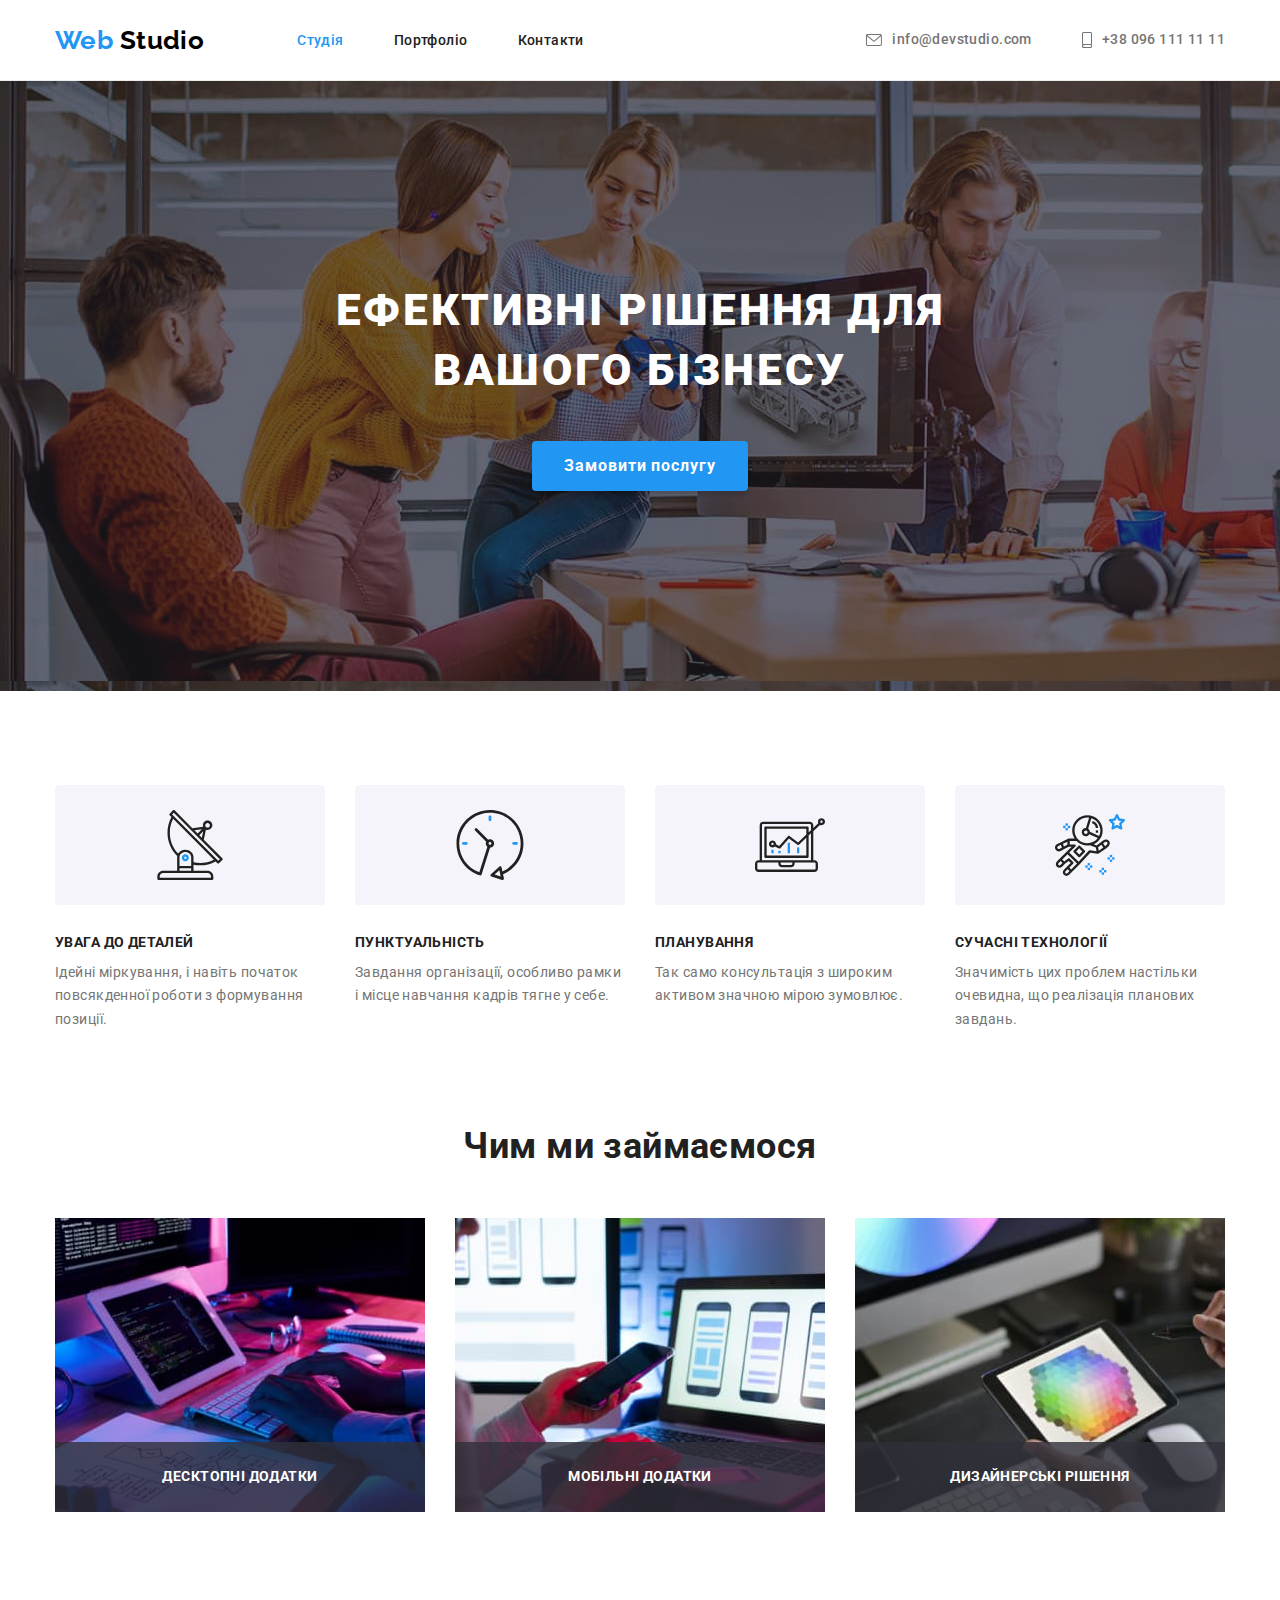
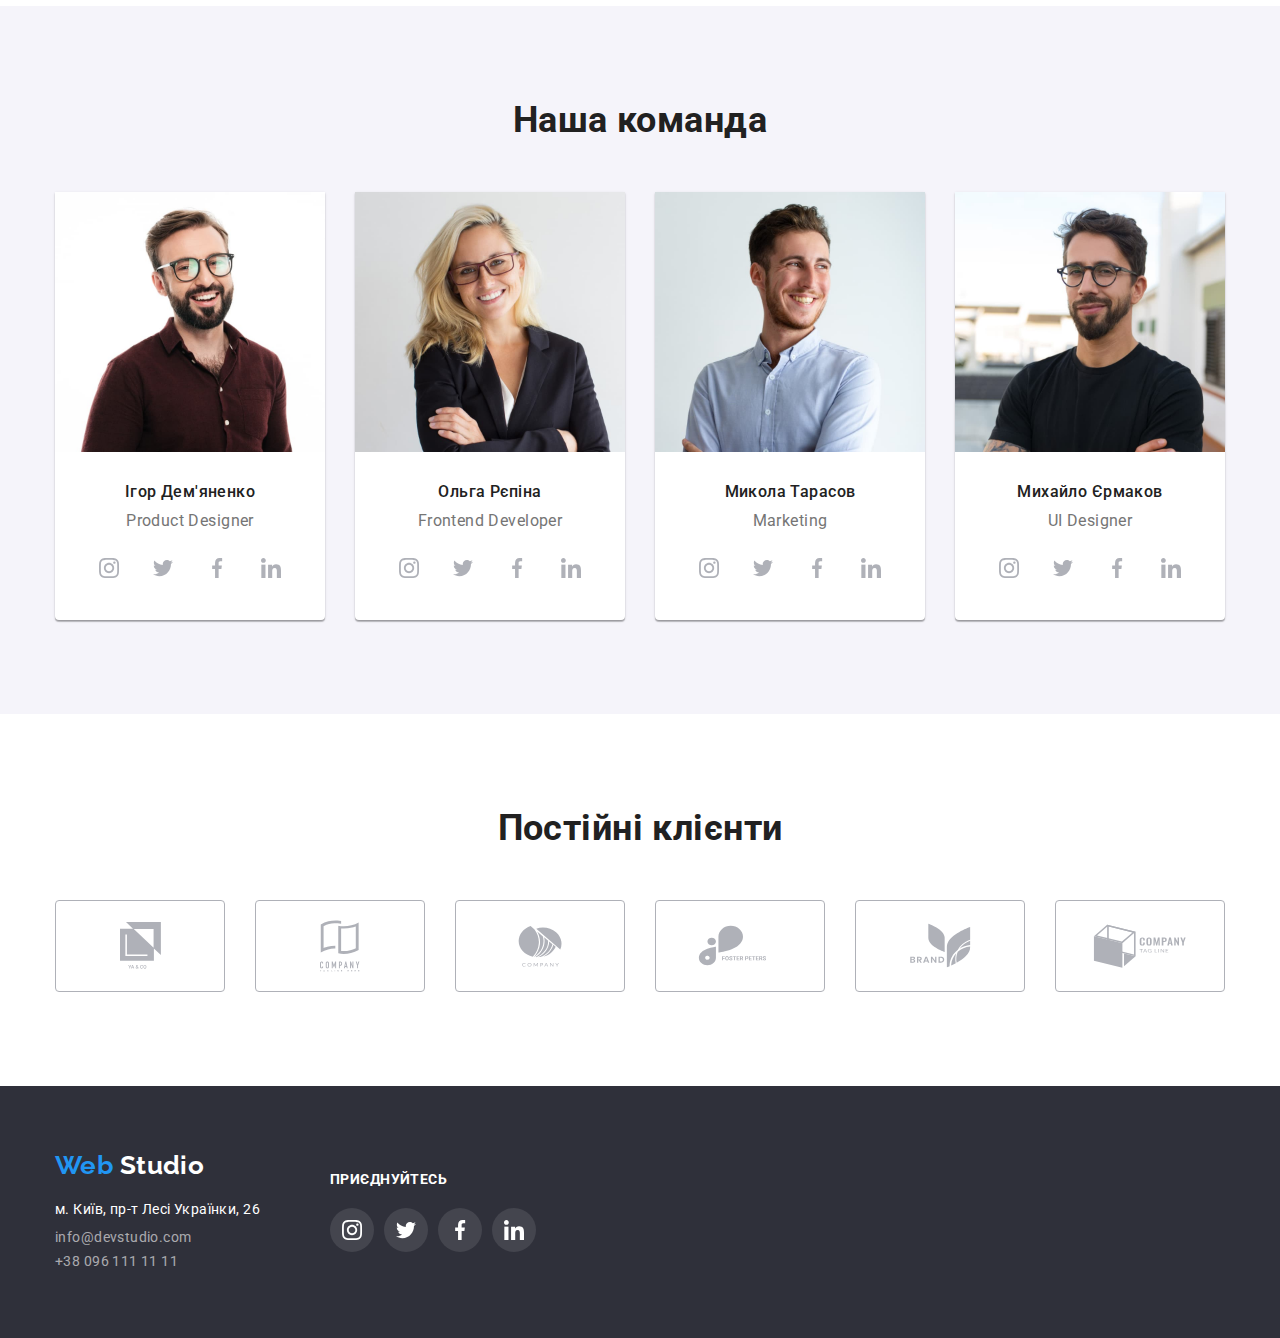
==== index.html @ b6ee8f01 "main project files" ====
<!DOCTYPE html>
<html lang="uk">
  <head>
    <meta charset="UTF-8">
    <meta http-equiv="X-UA-Compatible" content="IE=edge">
    <meta name="viewport" content="width=device-width, initial-scale=1.0">
    <title>WebStudio</title>
    <link rel="preconnect" href="https://fonts.googleapis.com">
    <link rel="preconnect" href="https://fonts.gstatic.com" crossorigin>
    <link href="https://fonts.googleapis.com/css2?family=Raleway:wght@700&family=Roboto:wght@400;500;700;900&display=swap" rel="stylesheet">
    <link rel="stylesheet" href="https://cdnjs.cloudflare.com/ajax/libs/modern-normalize/1.1.0/modern-normalize.min.css">
    <link rel="stylesheet" href="./css/styles.css">
  </head>
  <body>
    <header class="header">
      <div class="container header-menu">
        <a href="./index.html" class="logo" lang="en"><span class="logo-accent">Web</span> Studio</a>
        <nav>
          <ul class="site-nav list">
            <li class="item"><a href="" class="link current">Студія</a></li>
            <li class="item"><a href="./portfolio.html" class="link">Портфоліо</a></li>
            <li class="item"><a href="#contacts" class="link">Контакти</a></li>
          </ul>
        </nav>
        <ul class="address-items list">
          <li class="item">
            <a href="mailto:info@devstudio.com" class="nav-adress">
              <svg class="item-icon mail">
                <use href="./images/icons.svg#icon-envelope"></use>
              </svg>
              info@devstudio.com</a>
          </li>
          <li class="item">
            <a href="tel:+380961111111" class="nav-adress">
              <svg class="item-icon phone">
                <use href="./images/icons.svg#icon-smartphone"></use>
              </svg>
              +38 096 111 11 11</a>
          </li>
        </ul>
      </div>
    </header>

    <main>
      <section class="hero">
        <h1 class="hero-title">Ефективні рішення для вашого бізнесу</h1>
        <button type="button" class="button">Замовити послугу</button>
      </section>

      <section class="section benefits-section">
        <div class="container">
          <h2 class="hidden-title">Наші переваги</h2>
          <ul class="benefits list">
            <li class="thesis item">
              <div class="benefits-background">
                <svg class="benefits-sprite">
                    <use href="./images/icons.svg#icon-antenna"></use>
                </svg>
              </div>
              <h3 class="subheader">УВАГА ДО ДЕТАЛЕЙ</h3>
              <p class="description"> Ідейні міркування, і навіть початок повсякденної роботи з формування позиції. </p>
            </li>
            <li class="thesis item">
              <div class="benefits-background">
                <svg class="benefits-sprite">
                    <use href="./images/icons.svg#icon-clock"></use>
                </svg>
              </div>
              <h3 class="subheader">ПУНКТУАЛЬНІСТЬ</h3>
              <p class="description"> Завдання організації, особливо рамки і місце навчання кадрів тягне у себе. </p>
            </li>
            <li class="thesis item">
              <div class="benefits-background">
                <svg class="benefits-sprite">
                    <use href="./images/icons.svg#icon-diagram"></use>
                </svg>
              </div>
              <h3 class="subheader">ПЛАНУВАННЯ</h3>
              <p class="description"> Так само консультація з широким активом значною мірою зумовлює. </p>
            </li>
            <li class="thesis item">
              <div class="benefits-background">
                <svg class="benefits-sprite">
                    <use href="./images/icons.svg#icon-astronaut"></use>
                </svg>
              </div>
              <h3 class="subheader">СУЧАСНІ ТЕХНОЛОГІЇ</h3>
              <p class="description"> Значимість цих проблем настільки очевидна, що реалізація планових завдань. </p>
            </li>
          </ul>
        </div>
      </section>

      <section class="section">
        <div class="container">
          <h2 class="title">Чим ми займаємося</h2>
          <ul class="pictures list">
            <li class="pictures-group item">
              <img src="./images/box1.jpg" alt="праця за комп'ютером" width="370" height="295" class="img-gadget">
              <p class="pictures-descr">Десктопні додатки</p>
            </li>
            <li class="pictures-group item">
              <img src="./images/box2.jpg" alt="смартфон в руці" width="370" height="295" class="img-gadget">
              <p class="pictures-descr">Мобільні додатки</p>
            </li>
            <li class="pictures-group item">
              <img src="./images/box3.jpg" alt="планшет в руці" width="370" height="295" class="img-gadget">
              <p class="pictures-descr">Дизайнерські рішення</p>
            </li>
          </ul>
        </div>
      </section>

      <section class="team-section section">
        <div class="container">
          <h2 class="title">Наша команда</h2>
          <ul class="team-cards list">
            <li class="team-card item">
              <img src="./images/person1.jpg" alt="фото співробітника" width="270" height="260">
                <div class="team-info">
                  <h3 class="team-title">Ігор Дем'яненко</h3>
                  <p class="team-job-title">Product Designer</p>
                  <ul class="social-links list">
                    <li>
                      <a href="https://instagram.com" class="link" aria-label="Instagram icon">
                        <svg class="link-icon" widht="20" height="20">
                          <use href="./images/icons.svg#icon-instagram"></use>
                        </svg>
                      </a>
                    </li>
                    <li>
                      <a href="https://twitter.com" class="link" aria-label="Twitter icon">
                        <svg class="link-icon" widht="20" height="20">
                          <use href="./images/icons.svg#icon-twitter"></use>
                        </svg>
                      </a>
                    </li>
                    <li>
                      <a href="https://facebook.com" class="link" aria-label="Facebook icon">
                        <svg class="link-icon" widht="20" height="20">
                          <use href="./images/icons.svg#icon-facebook"></use>
                        </svg>
                      </a>
                    </li>
                    <li>
                      <a href="https://linkedin.com" class="link" aria-label="Linkedin icon">
                        <svg class="link-icon" widht="20" height="20">
                          <use href="./images/icons.svg#icon-linkedin"></use>
                        </svg>
                      </a>
                    </li>
                  </ul>
                </div>
            </li>
            <li class="team-card item">
              <img src="./images/person2.jpg" alt="фото співробітника" width="270" height="260">
                <div class="team-info">
                  <h3 class="team-title">Ольга Рєпіна</h3>
                  <p class="team-job-title">Frontend Developer</p>
                  <ul class="social-links list">
                    <li>
                      <a href="https://instagram.com" class="link" aria-label="Instagram icon">
                        <svg class="link-icon" widht="20" height="20">
                          <use href="./images/icons.svg#icon-instagram"></use>
                        </svg>
                      </a>
                    </li>
                    <li>
                      <a href="https://twitter.com" class="link" aria-label="Twitter icon">
                        <svg class="link-icon" widht="20" height="20">
                          <use href="./images/icons.svg#icon-twitter"></use>
                        </svg>
                      </a>
                    </li>
                    <li>
                      <a href="https://facebook.com" class="link" aria-label="Facebook icon">
                        <svg class="link-icon" widht="20" height="20">
                          <use href="./images/icons.svg#icon-facebook"></use>
                        </svg>
                      </a>
                    </li>
                    <li>
                      <a href="https://linkedin.com" class="link" aria-label="Linkedin icon">
                        <svg class="link-icon" widht="20" height="20">
                          <use href="./images/icons.svg#icon-linkedin"></use>
                        </svg>
                      </a>
                    </li>
                  </ul>
                </div>
            </li>
            <li class="team-card item">
              <img src="./images/person3.jpg" alt="фото співробітника" width="270" height="260">
                <div class="team-info">
                  <h3 class="team-title">Микола Тарасов</h3>
                  <p class="team-job-title">Marketing</p>
                  <ul class="social-links list">
                    <li>
                      <a href="https://instagram.com" class="link" aria-label="Instagram icon">
                        <svg class="link-icon" widht="20" height="20">
                          <use href="./images/icons.svg#icon-instagram"></use>
                        </svg>
                      </a>
                    </li>
                    <li>
                      <a href="https://twitter.com" class="link" aria-label="Twitter icon">
                        <svg class="link-icon" widht="20" height="20">
                          <use href="./images/icons.svg#icon-twitter"></use>
                        </svg>
                      </a>
                    </li>
                    <li>
                      <a href="https://facebook.com" class="link" aria-label="Facebook icon">
                        <svg class="link-icon" widht="20" height="20">
                          <use href="./images/icons.svg#icon-facebook"></use>
                        </svg>
                      </a>
                    </li>
                    <li>
                      <a href="https://linkedin.com" class="link" aria-label="Linkedin icon">
                        <svg class="link-icon" widht="20" height="20">
                          <use href="./images/icons.svg#icon-linkedin"></use>
                        </svg>
                      </a>
                    </li>
                  </ul>
                </div>
            </li>
            <li class="team-card item">
              <img src="./images/person4.jpg" alt="фото співробітника" width="270" height="260">
              <div class="team-info">
                <h3 class="team-title">Михайло Єрмаков</h3>
                <p class="team-job-title">UI Designer</p>
                <ul class="social-links list">
                  <li>
                    <a href="https://instagram.com" class="link" aria-label="Instagram icon">
                      <svg class="link-icon" widht="20" height="20">
                        <use href="./images/icons.svg#icon-instagram"></use>
                      </svg>
                    </a>
                  </li>
                  <li>
                    <a href="https://twitter.com" class="link" aria-label="Twitter icon">
                      <svg class="link-icon" widht="20" height="20">
                        <use href="./images/icons.svg#icon-twitter"></use>
                      </svg>
                    </a>
                  </li>
                  <li>
                    <a href="https://facebook.com" class="link" aria-label="Facebook icon">
                      <svg class="link-icon" widht="20" height="20">
                        <use href="./images/icons.svg#icon-facebook"></use>
                      </svg>
                    </a>
                  </li>
                  <li>
                    <a href="https://linkedin.com" class="link" aria-label="Linkedin icon">
                      <svg class="link-icon" widht="20" height="20">
                        <use href="./images/icons.svg#icon-linkedin"></use>
                      </svg>
                    </a>
                  </li>
                </ul>
              </div>
            </li>
          </ul>
        </div>
      </section>

      <section class="section">
        <div class="container">
          <h2 class="title">Постійні клієнти</h2>
          <ul class="partners list">
            <li>
              <a href="" class="partners-link">
                <svg class="partners-logo" width="41" height="47">
                    <use href="./images/icons.svg#icon-group"></use>
                </svg>
              </a>
            </li>
            <li>
              <a href="" class="partners-link">
                <svg class="partners-logo" width="40" height="52">
                    <use href="./images/icons.svg#icon-group-1"></use>
                </svg>
              </a>
            </li>
            <li>
              <a href="" class="partners-link">
                <svg class="partners-logo" width="44" height="42">
                    <use href="./images/icons.svg#icon-group-2"></use>
                </svg>
              </a>
            </li>
            <li>
              <a href="" class="partners-link">
                <svg class="partners-logo" width="85" height="41">
                    <use href="./images/icons.svg#icon-group-3"></use>
                </svg>
              </a>
            </li>
            <li>
              <a href="" class="partners-link">
                <svg class="partners-logo" width="63" height="45">
                    <use href="./images/icons.svg#icon-group-4"></use>
                </svg>
              </a>
            </li>
            <li>
              <a href="" class="partners-link">
                <svg class="partners-logo" width="94" height="44">
                    <use href="./images/icons.svg#icon-group-5"></use>
                </svg>
              </a>
            </li>
          </ul>
        </div>
      </section>
    </main>

    <footer class="footer">
      <div class="container footer-flex">
        <div class="footer-contacts">
          <a href="./index.html" class="logo" lang="en"><span class="logo-accent">Web</span> <span class="footer-logo">Studio</span></a>
          <address id="contacts" class="contacts">
            <p class="address">м. Київ, пр-т Лесі Українки, 26</p>
            <ul class="list">
              <li><a href="mailto:info@devstudio.com" class="adress-contacts">info@devstudio.com</a></li>
              <li><a href="tel:+380961111111" class="adress-contacts">+38 096 111 11 11</a></li>
            </ul>
          </address>
        </div>
        <div class="join">
          <p class="join-up">приєднуйтесь</p>
          <ul class="social-links footer-links list">
            <li>
              <a href="https://instagram.com" class="link" aria-label="Instagram icon">
                <svg class="link-icon" widht="20" height="20">
                  <use href="./images/icons.svg#icon-instagram"></use>
                </svg>
              </a>
            </li>
            <li>
              <a href="https://twitter.com" class="link" aria-label="Twitter icon">
                <svg class="link-icon" widht="20" height="20">
                  <use href="./images/icons.svg#icon-twitter"></use>
                </svg>
              </a>
            </li>
            <li>
              <a href="https://facebook.com" class="link" aria-label="Facebook icon">
                <svg class="link-icon" widht="20" height="20">
                  <use href="./images/icons.svg#icon-facebook"></use>
                </svg>
              </a>
            </li>
            <li>
              <a href="https://linkedin.com" class="link" aria-label="Linkedin icon">
                <svg class="link-icon" widht="20" height="20">
                  <use href="./images/icons.svg#icon-linkedin"></use>
                </svg>
              </a>
            </li>
          </ul>
        </div>
      </div>
    </footer>

  </body>
</html>
---- css/styles.css ----
/* колір основного тексту #212121 */
/* допоміжний колір тексту  #757575 */
/* background #F5F5F5 */
/* допоміжний колір фону #F5F4FA  */
/* background footer #2F303A */
/* акцент #2196F3 */

/* Common classes */

:root {
    --primary-text-color: #212121;
    --secondary-text-color: #757575;
    --primary-background-color: #fff;
    --secondary-background-color: #F5F4FA;
    --background-footer: #2F303A;
    --accent-color: #2196F3;
}

body {
    background-color: var(--primary-background-color);
    color: var(--primary-text-color);
    font-family: Roboto, sans-serif;
    font-size: 14px;
    letter-spacing: 0.03em;
}

.list {
    padding: 0;
    margin: 0;
    list-style: none;
}

a {
    text-decoration: none;
}

.container {
    width: 1200px;
    margin: 0 auto;
    padding: 0 15px;
}

h1, h2, h3, p, img {
    margin: 0;
    padding: 0;
}

img {
    display: block;
    height: auto;
}

/* Header */

.header {
    border-bottom: 1px solid #ECECEC;
}

.header-menu {
    display: flex;
    align-items: center;
    height: 80px;
}

/* Logo */

.logo {
    font-family: Raleway, sans-serif;
    font-weight: 700;
    font-size: 26px;
    line-height: 1.19;
    color: #000;
}

.logo-accent {
    color: var(--accent-color);
}

/* Site nav */
.site-nav {
    display: flex;
    margin-left: 93px;
}

.site-nav::after {
    content: '';
    display: block;
    width: 100%;
    height: 4px;
    background-color: #2196F3;
    border-radius: 2px;
/*
    position: absolute;
  bottom: 0;
  opacity: 0;
  transform: scaleX(0);
  transition: transform 250ms cubic-bezier(0.4, 0, 0.2, 1),
    opacity 250ms cubic-bezier(0.4, 0, 0.2, 1);
    */
}

.site-nav .item {
    margin-right: 50px;
}

.site-nav .item:last-child {
    margin-right: 0;
}

.site-nav .link {
    color: var(--primary-text-color);
    font-weight: 500;
    line-height: 1.14;
    
}

.site-nav .link:hover,
.site-nav .link:focus {
    color: var(--accent-color);
    transition: color 250ms cubic-bezier(0.4, 0, 0.2, 1);
}

.site-nav .link.current {
    color: var(--accent-color);
}
.address-items {
    display: flex;
    margin-left: auto;
    align-items: center;
}

.address-items .item {
    margin-right: 50px;
}

.address-items .item + .item {
    margin: 0;
}

.nav-adress {
    color: var(--secondary-text-color);
    display: flex;
    align-items: center;
    font-weight: 500;
    line-height: 1.14;
}

.nav-adress:hover,
.nav-adress:focus {
    color: var(--accent-color);
    transition: color 250ms cubic-bezier(0.4, 0, 0.2, 1);
}

.item-icon{
    margin-right: 10px;
    fill: currentColor;
}

.item-icon.mail{
    width: 16px;
    height: 12px;
}

.item-icon.phone{
    width: 10px;
    height: 16px;
}

.address-items .nav-adress:hover,
.address-items .nav-adress:focus {
    color: var(--accent-color);
    fill: var(--accent-color);
}

.nav-adress .item-icon:hover,
.nav-adress .item-icon:focus {
    color: var(--accent-color);
    fill: var(--accent-color);
}

/* Hero */

.hero {
    background-color: var(--background-footer);
    text-align: center;
    padding: 200px 0;
    background-image: linear-gradient(rgba(47, 48, 58, 0.4), rgba(47, 48, 58, 0.4)), url(../images/background-img.jpg);
    max-width: 1600px;
    margin: 0 auto;
}

.hero-title {
    font-weight: 900;
    font-size: 44px;
    line-height: 1.36;
    letter-spacing: 0.06em;
    text-transform: uppercase;
    color: #FFFFFF;
    width: 696px;
    margin: 0 auto;
}

.button {
    display: inline-block;
    background: var(--accent-color);
    box-shadow: 0px 4px 4px rgba(0, 0, 0, 0.15);
    border-radius: 4px;
    font-weight: 700;
    font-size: 16px;
    line-height: 1.87;
    text-align: center;
    color: #FFFFFF;
    cursor: pointer;
    letter-spacing: 0.06em;
    padding: 10px 32px;
    margin-top: 40px;
    border: none;
}

/* Sections */
.section {
    padding: 94px 0;
}

.hidden-title {
    visibility: hidden;
    position: absolute;
    width: 1px;
    height: 1px;
    margin: -1px;
    padding: 0;
    overflow: hidden;
    border: 0;
    clip: rect(0 0 0 0);
}

.benefits-section {
    padding-bottom: 0;
}

.benefits {
    display: flex;
    justify-content: space-between;
}

.thesis {
    width: 270px;
}

.benefits-background {
    width: 270px;
    height: 120px;
    background-color: var(--secondary-background-color);
    border-radius: 4px;
    /*padding: 25px 100px;*/
    display: flex;
    justify-content: center;
    align-items: center;
    margin-bottom: 30px;
}

.benefits-sprite {
    width: 70px;
    height: 70px;
    display: flex;
    justify-content: center;
    align-items: center;
}

.subheader {
    font-size: inherit;
    font-weight: 700;
    line-height: 1.14;
    text-transform: uppercase;
    margin-bottom: 10px;
}

.description {
    color: var(--secondary-text-color);
    line-height: 1.71;
}

.title {
    font-weight: 700;
    font-size: 36px;
    line-height: 1.16;
    text-align: center;
    margin-bottom: 50px;
}

.pictures {
    display: flex;
    justify-content: space-between;
}

.pictures .item:not(:last-child) {
    margin-right: 30px;
}

.pictures-group {
    position: relative;
}

.img-gadget {
    display: block;
    max-width: 100%;
    height: auto;
    
}

.pictures-descr {
    position: absolute;
    bottom: 0;
    font-weight: 700;
    font-size: inherit;
    line-height: 1.14;
    text-align: center;
    letter-spacing: 0.03em;
    text-transform: uppercase;
    color: #FFFFFF;
    background-color: rgba(47, 48, 58, 0.8);
    height: 70px;
    width: 370px;
    display: flex;
    justify-content: center;
    align-items: center;
}

/* Team info */

.team-section {
    background-color: var(--secondary-background-color);
}

.team-cards {
    display: flex;
    justify-content: space-between;
}

.team-card {
    width: 270px;
    /*height: 368px;*/
    background-color: white;
    box-shadow: 0px 1px 3px rgba(0, 0, 0, 0.12), 0px 1px 1px rgba(0, 0, 0, 0.14), 0px 2px 1px rgba(0, 0, 0, 0.2);
    border-radius: 0px 0px 4px 4px;
}
.team-card:hover {
    filter: drop-shadow(0px 4px 4px rgba(0, 0, 0, 0.25));
    transition: filter 250ms cubic-bezier(0.4, 0, 0.2, 1);
}

.team-info {
    padding: 30px 0;
}

.team-title {
    font-weight: 500;
    font-size: 16px;
    line-height: 1.19;
    text-align: center;
    margin-bottom: 10px;
}

.team-job-title {
    font-size: 16px;
    line-height: 1.19;
    text-align: center;
    color: var(--secondary-text-color);
    margin-bottom: 16px;
}

.social-links {
    display: flex;
    justify-content: center;
    margin: 0 auto;
    padding: 0;
}

.social-links .link {
    display: flex;
    align-items: center;
    width: 44px;
    height: 44px;
    border-radius: 50%;
    background-size: 20px;
    background-repeat: no-repeat;
    background-position: center;
}

.social-links > li{
    margin-right: 10px;
}

.social-links > li:last-child{
    margin-right: 0px;
}

.social-links .link-icon {
    display: inline-block;
    fill: #AFB1B8;
}

.social-links .link:hover > .link-icon,
.social-links .link:focus > .link-icon {
    fill: #fff;
    transition: fill 250ms cubic-bezier(0.4, 0, 0.2, 1);
}

.social-links .link:hover,
.social-links .link:focus {
    background-color: var(--accent-color);
    transition: background-color 250ms cubic-bezier(0.4, 0, 0.2, 1);
}

/* Partners block */

.partners{
    display: flex;
    justify-content: space-between;
}

.partners-link{
    display: flex;
    justify-content: center;
    align-items: center;
    width: 170px;
    height: 92px;
    border: 1px solid #AFB1B8;
    border-radius: 4px;
}

.partners-link:hover,
.partners-link:focus{
    border: 1px solid var(--accent-color);
    fill: var(--accent-color);
    transition: fill 250ms cubic-bezier(0.4, 0, 0.2, 1);
}

.partners-logo{
    display: block;
    fill: #AFB1B8;
}

.partners-link:hover > .partners-logo,
.partners-link:focus > .partners-logo {
    fill: var(--accent-color);
    transition: fill 250ms cubic-bezier(0.4, 0, 0.2, 1);
}

/* Footer */

.footer {
    background-color: var(--background-footer);
    height: 252px;
    display: flex;
}

.footer-flex {
    display: flex;
    align-items: center;
}
.footer-contacts {
    margin-right: 70px;
}

.footer-logo {
    color: #fff;
}

.contacts {
    margin-top: 20px;
}

.address {
    font-style: normal;
    color: #fff;
    margin-bottom: 9px;
}

.adress-contacts {
    color: rgba(255, 255, 255, 0.6);
    font-style: normal;
    text-decoration: none;
    line-height: 1.71;
    margin-bottom: 9px;
}

.join-up {
    font-weight: 700;
    line-height: 1.14;
    text-transform: uppercase;
    letter-spacing: inherit;
    text-align: left;
    color: #FFFFFF;
    margin-bottom: 0px;
}

.footer-links {
    margin-top: 20px;
}

.footer-links .link {
    background-color: rgba(255, 255, 255, 0.1);
}

.footer-links .link-icon{
    fill: #fff;
}


/* Portfolio */

.button-list {
    display: flex;
    justify-content: center;
    margin-bottom: 50px;
}

.button-list .item:not(:last-child) {
    margin-right: 8px;
}

.button-menu {
    font-family: inherit;
    font-weight: 500;
    font-size: 16px;
    line-height: 1.63;
    text-align: center;
    color: var(--primary-text-color);
    background-color: var(--secondary-background-color);
    cursor: pointer;
    letter-spacing: 0.03em;
    border: none;
    padding: 6px 22px;
    border-radius: 4px;
}

.button-menu:hover, 
.button-menu:focus {
    background-color: var(--accent-color);
    color: #fff;
    box-shadow: 0px 3px 1px rgba(0, 0, 0, 0.1), 0px 1px 2px rgba(0, 0, 0, 0.08), 0px 2px 2px rgba(0, 0, 0, 0.12);
    transition: box-shadow 250ms cubic-bezier(0.4, 0, 0.2, 1);
}

.cards {
    display: flex;
    flex-wrap: wrap;
    justify-content:space-between;
}

.project-card {
    width: 370px;
    margin-bottom: 30px;
}

.project-card:hover,
.project-card:focus {
    box-shadow: 0px 1px 1px rgba(0, 0, 0, 0.12), 0px 4px 4px rgba(0, 0, 0, 0.06), 1px 4px 6px rgba(0, 0, 0, 0.16);
    transition: box-shadow 250ms cubic-bezier(0.4, 0, 0.2, 1);
}

.project-link:hover,
.project-link:focus {
    box-shadow: 0px 1px 1px rgba(0, 0, 0, 0.12), 0px 4px 4px rgba(0, 0, 0, 0.06), 1px 4px 6px rgba(0, 0, 0, 0.16);
    transition: box-shadow 250ms cubic-bezier(0.4, 0, 0.2, 1);
}

.project-card:nth-last-child(-n + 3) {
    margin-bottom: 0;
}

.project-info {
    padding: 20px 24px;
    border-left: 1px solid #EEEEEE;
    border-right: 1px solid #EEEEEE;
    border-bottom: 1px solid #EEEEEE;
}

.card-header {
    font-weight: 700;
    font-size: 18px;
    line-height: 2;
    color: var(--primary-text-color);
    letter-spacing: 0.06em;
    margin-bottom: 4px;
}

.card-descr {
    font-size: 16px;
    line-height: 1.88;
    color: var(--secondary-text-color);
    letter-spacing: 0.03em;
}
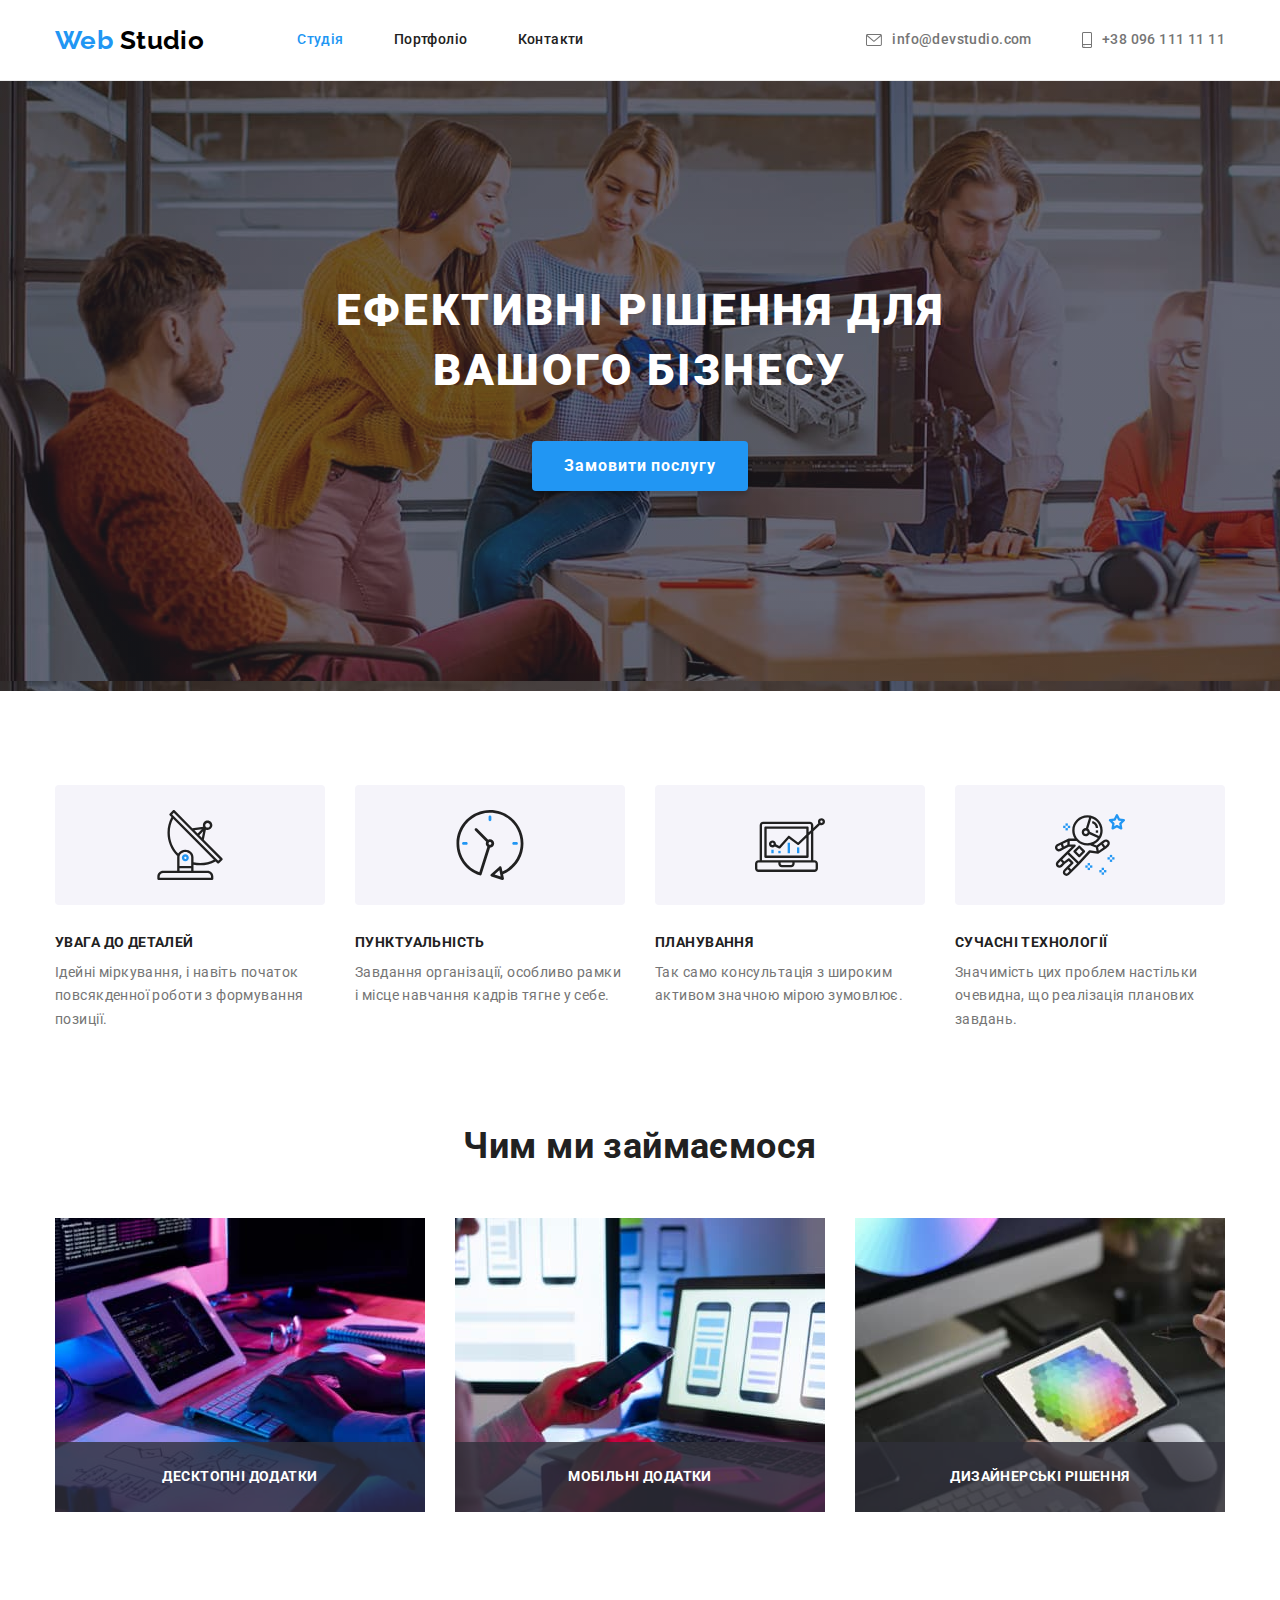
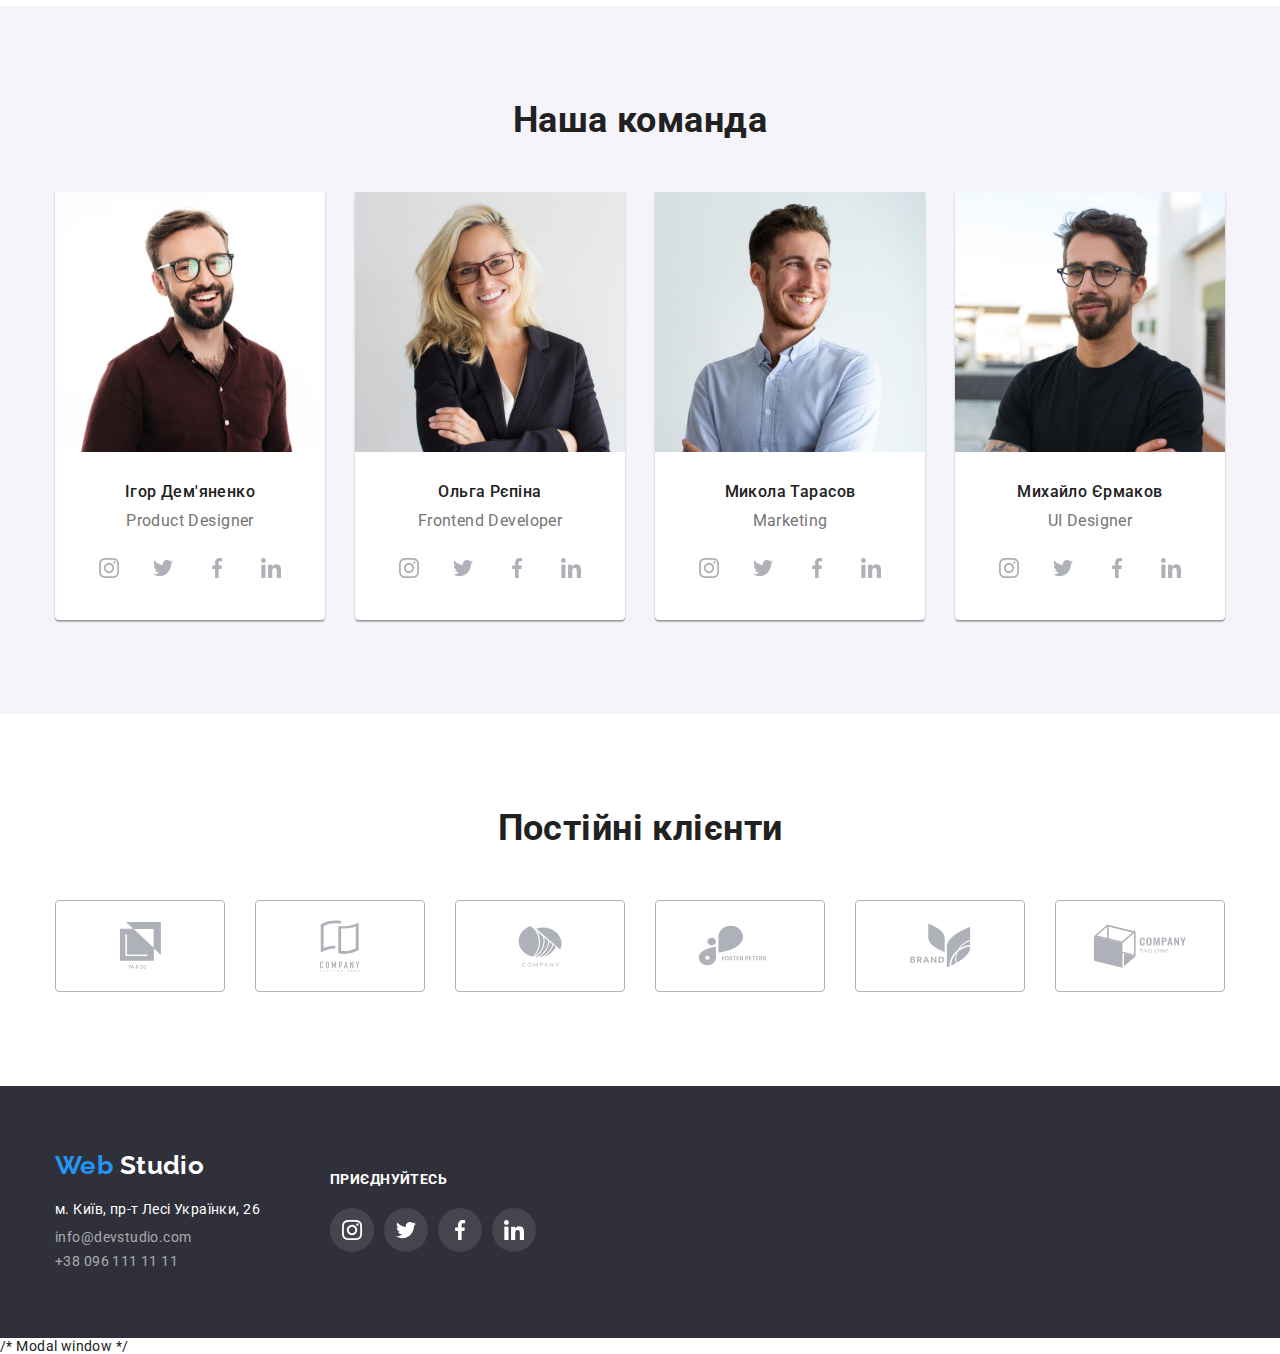
==== commit 0006330f: "main part" ====
--- a/index.html
+++ b/index.html
@@ -17,9 +17,9 @@
         <a href="./index.html" class="logo" lang="en"><span class="logo-accent">Web</span> Studio</a>
         <nav>
           <ul class="site-nav list">
-            <li class="item"><a href="" class="link current">Студія</a></li>
-            <li class="item"><a href="./portfolio.html" class="link">Портфоліо</a></li>
-            <li class="item"><a href="#contacts" class="link">Контакти</a></li>
+            <li class="item"><a href="" class="menu-link link current">Студія</a></li>
+            <li class="item"><a href="./portfolio.html" class="menu-link link">Портфоліо</a></li>
+            <li class="item"><a href="#contacts" class="menu-link link">Контакти</a></li>
           </ul>
         </nav>
         <ul class="address-items list">
@@ -44,7 +44,7 @@
     <main>
       <section class="hero">
         <h1 class="hero-title">Ефективні рішення для вашого бізнесу</h1>
-        <button type="button" class="button">Замовити послугу</button>
+        <button type="button" class="button" data-modal-open>Замовити послугу</button>
       </section>
 
       <section class="section benefits-section">
@@ -366,5 +366,13 @@
       </div>
     </footer>
 
+    /* Modal window */
+    <div class="backdrop is-hidden" data-modal>
+      <div class="modal">
+        <button class="close-btn" data-modal-close></button>
+      </div>
+    </div>
+
+    <script src="./js/modal.js"></script>
   </body>
 </html>
--- a/css/styles.css
+++ b/css/styles.css
@@ -83,25 +83,38 @@
     margin-left: 93px;
 }
 
-.site-nav::after {
+.menu-link {
+    position: relative;
+    display: block;
+    text-decoration: none;
+    color: currentColor;
+    padding: 32px 0;
+}
+
+.menu-link::after {
     content: '';
+    position: absolute;
     display: block;
     width: 100%;
     height: 4px;
-    background-color: #2196F3;
+    background-color: var(--accent-color);
     border-radius: 2px;
-/*
-    position: absolute;
-  bottom: 0;
-  opacity: 0;
-  transform: scaleX(0);
-  transition: transform 250ms cubic-bezier(0.4, 0, 0.2, 1),
+    left: 0;
+    bottom: 0;
+    opacity: 0;
+    transform: scaleX(0);
+    transition: transform 250ms cubic-bezier(0.4, 0, 0.2, 1),
     opacity 250ms cubic-bezier(0.4, 0, 0.2, 1);
-    */
+}
+
+.menu-link:hover::after {
+    opacity: 1;
+    transform: scaleX(1);
 }
 
 .site-nav .item {
     margin-right: 50px;
+    
 }
 
 .site-nav .item:last-child {
@@ -594,6 +607,85 @@
     letter-spacing: 0.03em;
 }
 
-
-
-
+.project-card-thumb {
+    position: relative;
+    display: flex;    
+    overflow: hidden;
+}
+
+.overlay {
+    position: absolute;
+    background-color: rgba(33, 150, 243, 0.9);
+    width: 100%;
+    height: 100%;
+    transform: translateY(100%);
+    top: 0;
+    left: 0;
+    padding: 63px 24px;
+    transition: transform 250ms cubic-bezier(0.4, 0, 0.2, 1);*/
+    opacity: 0;
+}
+
+.overlay-text {
+    font-size: 18px;
+    line-height: 1.55;
+    letter-spacing: 0.03em;
+    color: #FFFFFF;
+    margin-right: 0px;
+    opacity: 0;
+}
+
+
+.project-card-thumb:hover .overlay-text {
+    transform: translateX(0);
+    opacity: 1;
+}
+
+.project-link:hover .overlay,
+.project-link:focus .overlay {
+    transform: translateY(0);
+}
+
+
+/* Modal window */
+
+.backdrop {
+    position: fixed;
+    top: 0;
+    left: 0;
+    width: 100%;
+    height: 100%;
+    background-color: rgba(0, 0, 0, 0.2);
+}
+
+.backdrop.is-hidden {
+    opacity: 0;
+    pointer-events: none;
+    visibility: hidden;
+}
+
+.modal {
+    position: absolute;
+    z-index: 999;
+    top: 50%;
+    left: 50%;
+    transform: translate(-50%, -50%);
+    display: flex;
+    justify-content: flex-end;
+    align-items: flex-start;
+    min-height: 581px;
+    min-width: 528px;
+    background-color: #fff;
+    box-shadow: 0px 1px 3px rgba(0, 0, 0, 0.12), 0px 1px 1px rgba(0, 0, 0, 0.14), 0px 2px 1px rgba(0, 0, 0, 0.2);
+    border-radius: 4px;
+}
+
+.close-btn {
+    width: 30px;
+    height: 30px;
+    margin-top: 8px;
+    margin-right: 8px;
+    background-color: transparent;
+    background-image: url(../images/close.svg);
+    border: none;
+}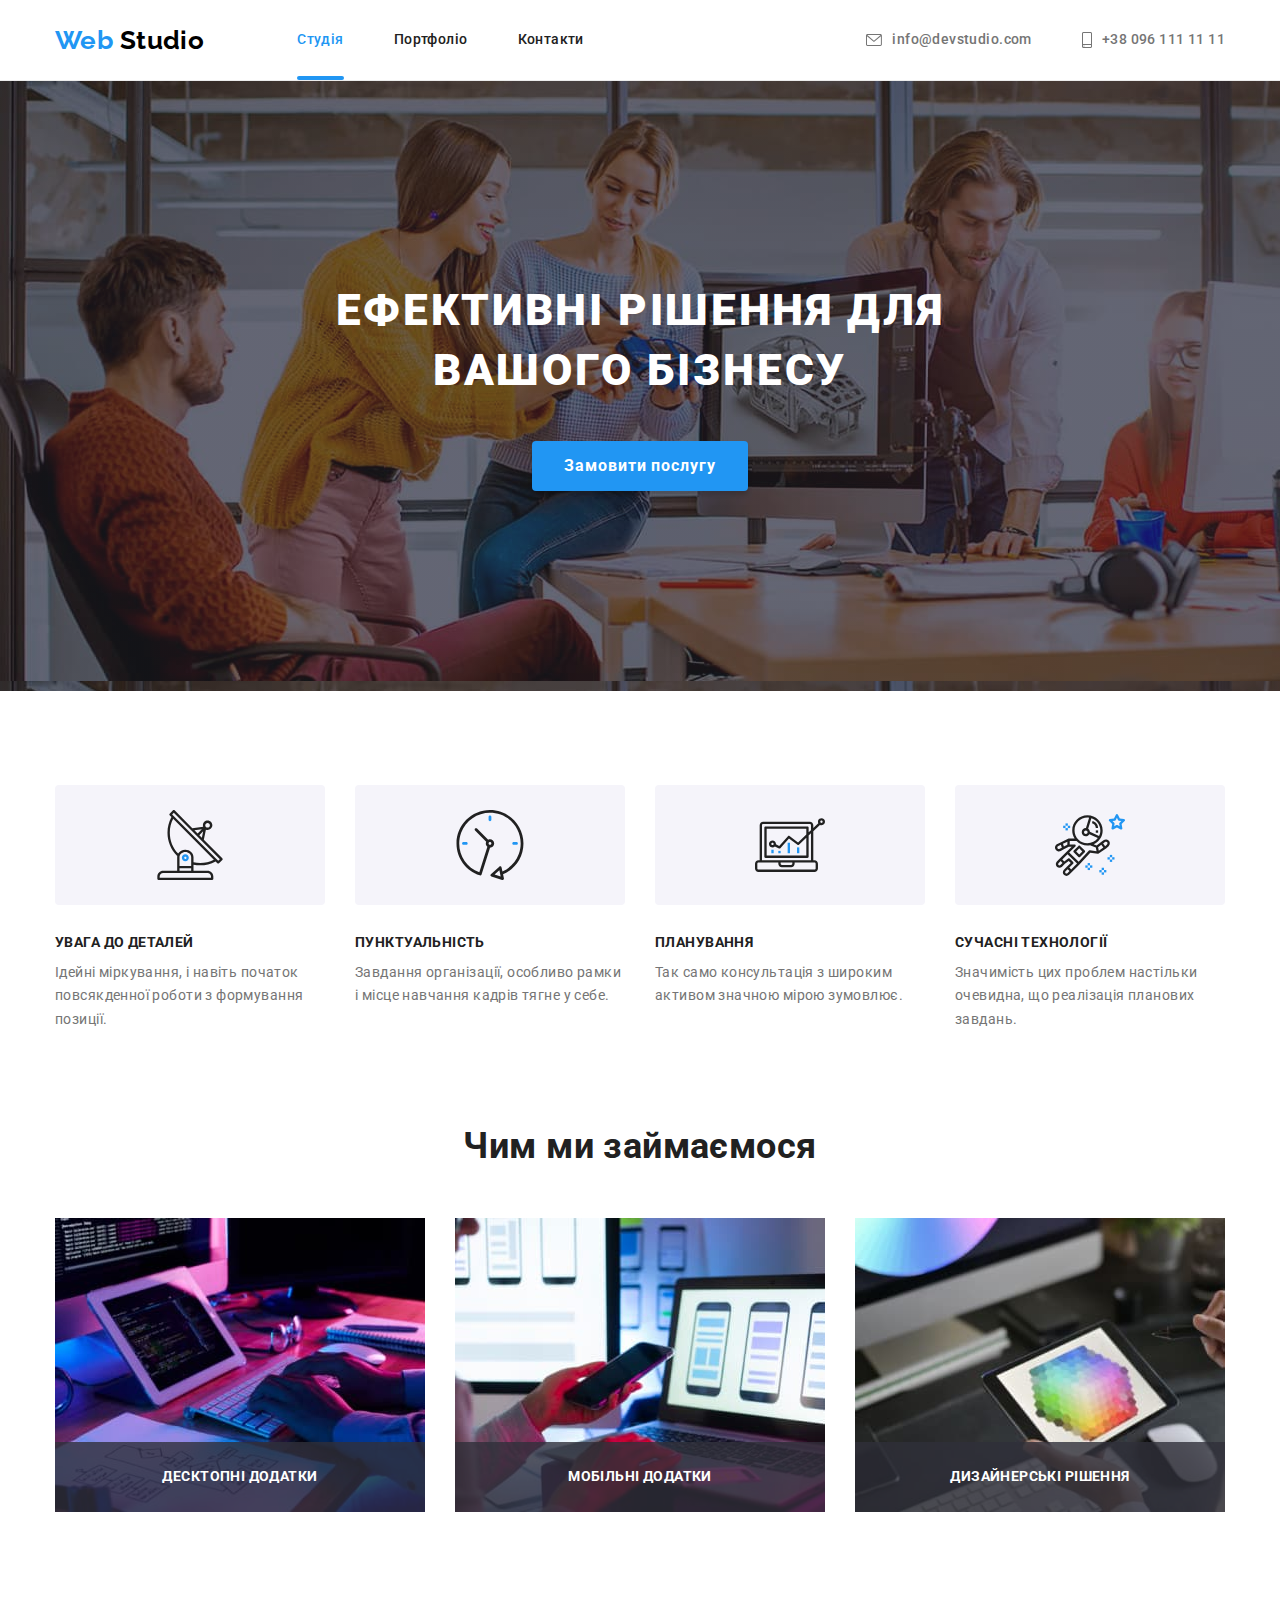
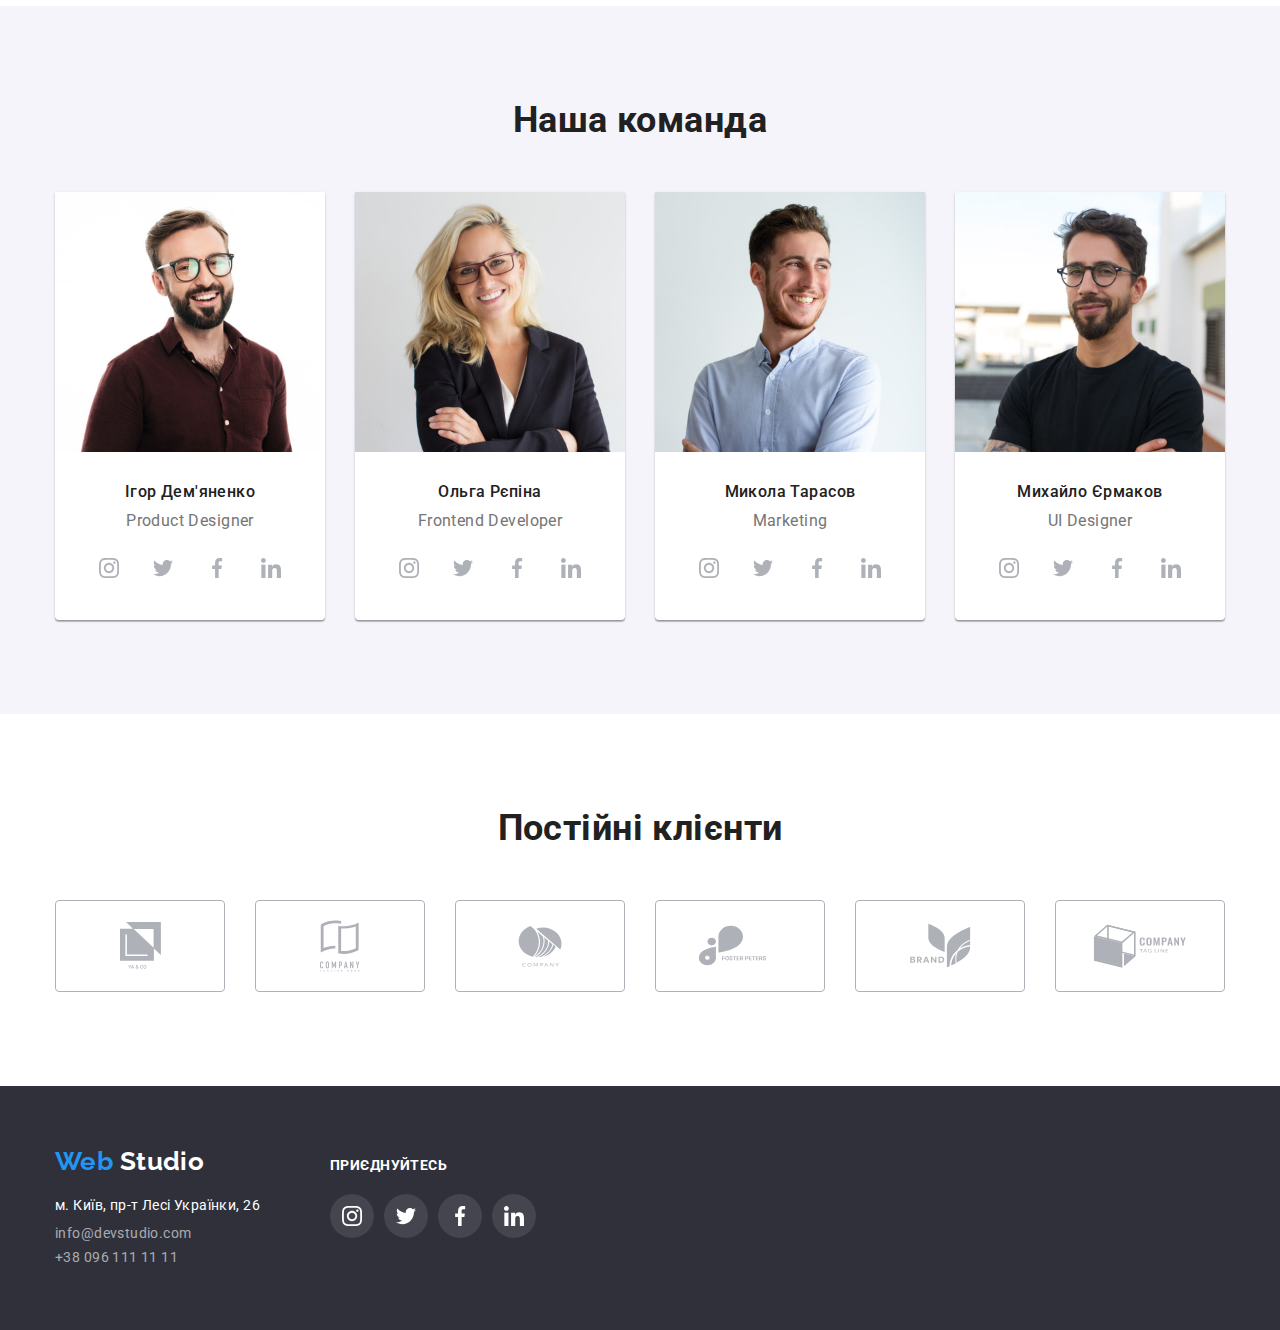
==== commit 3b85801e: "add hw edits" ====
--- a/index.html
+++ b/index.html
@@ -366,7 +366,7 @@
       </div>
     </footer>
 
-    /* Modal window */
+    <!-- Modal window --> 
     <div class="backdrop is-hidden" data-modal>
       <div class="modal">
         <button class="close-btn" data-modal-close></button>
--- a/css/styles.css
+++ b/css/styles.css
@@ -90,8 +90,8 @@
     color: currentColor;
     padding: 32px 0;
 }
-
-.menu-link::after {
+/*
+.menu-link .current::after {
     content: '';
     position: absolute;
     display: block;
@@ -101,8 +101,7 @@
     border-radius: 2px;
     left: 0;
     bottom: 0;
-    opacity: 0;
-    transform: scaleX(0);
+    opacity: 1;
     transition: transform 250ms cubic-bezier(0.4, 0, 0.2, 1),
     opacity 250ms cubic-bezier(0.4, 0, 0.2, 1);
 }
@@ -110,7 +109,7 @@
 .menu-link:hover::after {
     opacity: 1;
     transform: scaleX(1);
-}
+}*/
 
 .site-nav .item {
     margin-right: 50px;
@@ -137,6 +136,19 @@
 .site-nav .link.current {
     color: var(--accent-color);
 }
+
+.site-nav .current::after{
+    content: '';
+    position: absolute;
+    bottom: 0;
+    left: 0;
+    width: 100%;
+    height: 4px;
+    background-color: var(--accent-color);
+    border-radius: 2px;
+    opacity: 1;
+}
+
 .address-items {
     display: flex;
     margin-left: auto;
@@ -399,6 +411,8 @@
     background-size: 20px;
     background-repeat: no-repeat;
     background-position: center;
+    transition-duration: 250ms;
+    transition-timing-function: cubic-bezier(0.4, 0, 0.2, 1);
 }
 
 .social-links > li{
@@ -417,13 +431,11 @@
 .social-links .link:hover > .link-icon,
 .social-links .link:focus > .link-icon {
     fill: #fff;
-    transition: fill 250ms cubic-bezier(0.4, 0, 0.2, 1);
 }
 
 .social-links .link:hover,
 .social-links .link:focus {
     background-color: var(--accent-color);
-    transition: background-color 250ms cubic-bezier(0.4, 0, 0.2, 1);
 }
 
 /* Partners block */
@@ -441,13 +453,14 @@
     height: 92px;
     border: 1px solid #AFB1B8;
     border-radius: 4px;
+    transition-duration: 250ms;
+    transition-timing-function: cubic-bezier(0.4, 0, 0.2, 1);
 }
 
 .partners-link:hover,
 .partners-link:focus{
     border: 1px solid var(--accent-color);
     fill: var(--accent-color);
-    transition: fill 250ms cubic-bezier(0.4, 0, 0.2, 1);
 }
 
 .partners-logo{
@@ -458,20 +471,18 @@
 .partners-link:hover > .partners-logo,
 .partners-link:focus > .partners-logo {
     fill: var(--accent-color);
-    transition: fill 250ms cubic-bezier(0.4, 0, 0.2, 1);
 }
 
 /* Footer */
 
 .footer {
     background-color: var(--background-footer);
-    height: 252px;
-    display: flex;
+    padding: 60px 0;
 }
 
 .footer-flex {
     display: flex;
-    align-items: center;
+    align-items: baseline;
 }
 .footer-contacts {
     margin-right: 70px;
@@ -547,6 +558,8 @@
     border: none;
     padding: 6px 22px;
     border-radius: 4px;
+    transition-duration: 250ms;
+    transition-timing-function: cubic-bezier(0.4, 0, 0.2, 1);
 }
 
 .button-menu:hover, 
@@ -554,7 +567,6 @@
     background-color: var(--accent-color);
     color: #fff;
     box-shadow: 0px 3px 1px rgba(0, 0, 0, 0.1), 0px 1px 2px rgba(0, 0, 0, 0.08), 0px 2px 2px rgba(0, 0, 0, 0.12);
-    transition: box-shadow 250ms cubic-bezier(0.4, 0, 0.2, 1);
 }
 
 .cards {
@@ -571,13 +583,11 @@
 .project-card:hover,
 .project-card:focus {
     box-shadow: 0px 1px 1px rgba(0, 0, 0, 0.12), 0px 4px 4px rgba(0, 0, 0, 0.06), 1px 4px 6px rgba(0, 0, 0, 0.16);
-    transition: box-shadow 250ms cubic-bezier(0.4, 0, 0.2, 1);
 }
 
 .project-link:hover,
 .project-link:focus {
     box-shadow: 0px 1px 1px rgba(0, 0, 0, 0.12), 0px 4px 4px rgba(0, 0, 0, 0.06), 1px 4px 6px rgba(0, 0, 0, 0.16);
-    transition: box-shadow 250ms cubic-bezier(0.4, 0, 0.2, 1);
 }
 
 .project-card:nth-last-child(-n + 3) {
@@ -636,7 +646,7 @@
 }
 
 
-.project-card-thumb:hover .overlay-text {
+.project-link:hover .overlay-text {
     transform: translateX(0);
     opacity: 1;
 }
@@ -656,6 +666,8 @@
     width: 100%;
     height: 100%;
     background-color: rgba(0, 0, 0, 0.2);
+    transition-duration: 250ms;
+    transition-timing-function: cubic-bezier(0.4, 0, 0.2, 1);
 }
 
 .backdrop.is-hidden {
